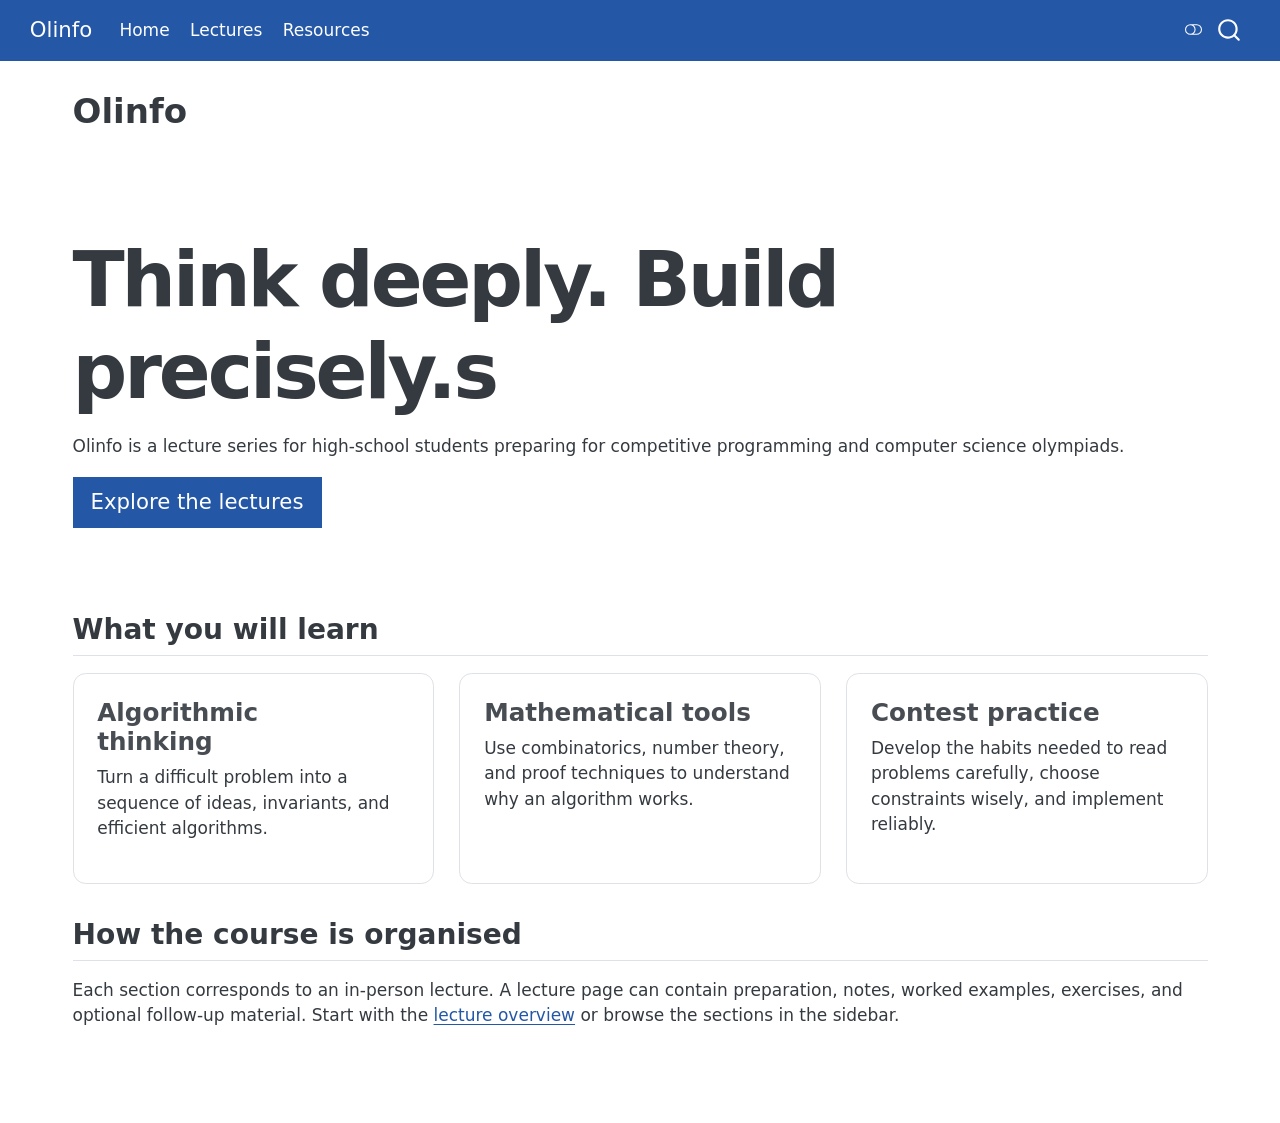
==== index.html @ 52a6443e "Publish website from 469399d259c7e40e9136f8f3489c05aa2de136e3 469399d259c7e40e9136f8f3489c05aa2de136" ====
<!DOCTYPE html>
<html xmlns="http://www.w3.org/1999/xhtml" lang="en" xml:lang="en"><head>

<meta charset="utf-8">
<meta name="generator" content="quarto-1.10.18">

<meta name="viewport" content="width=device-width, initial-scale=1.0, user-scalable=yes">


<title>Olinfo</title>
<style>
/* Default styles provided by pandoc.
** See https://pandoc.org/MANUAL.html#variables-for-html for config info.
*/
span.smallcaps{font-variant: small-caps;}
div.columns{display: flex; gap: 1.5em;}
div.column{flex: auto;}
@media screen {
div.columns{gap: min(4vw, 1.5em);}
div.column{overflow-x: auto;}
}
div.hanging-indent{margin-left: 1.5em; text-indent: -1.5em;}
ul.task-list{list-style: none;}
ul.task-list li input[type="checkbox"] {
  width: 0.8em;
  margin: 0 0.8em 0.2em -1em; /* quarto-specific, see https://github.com/quarto-dev/quarto-cli/issues/4556 */ 
  vertical-align: middle;
}
</style>


<script src="site_libs/quarto-nav/quarto-nav.js"></script>
<script src="site_libs/quarto-nav/headroom.min.js"></script>
<script src="site_libs/clipboard/clipboard.min.js"></script>
<script src="site_libs/quarto-search/autocomplete.umd.js"></script>
<script src="site_libs/quarto-search/fuse.min.js"></script>
<script src="site_libs/quarto-search/quarto-search.js"></script>
<meta name="quarto:offset" content="./">
<script src="site_libs/quarto-html/quarto.js" type="module"></script>
<script src="site_libs/quarto-html/tabsets/tabsets.js" type="module"></script>
<script src="site_libs/quarto-html/popper.min.js"></script>
<script src="site_libs/quarto-html/tippy.umd.min.js"></script>
<script src="site_libs/quarto-html/anchor.min.js"></script>
<link href="site_libs/quarto-html/tippy.css" rel="stylesheet">
<link href="site_libs/quarto-html/quarto-syntax-highlighting-64a204ab8560d761af7679ceaba22944.css" rel="stylesheet" class="quarto-color-scheme" id="quarto-text-highlighting-styles">
<link href="site_libs/quarto-html/quarto-syntax-highlighting-dark-b85bc7c33db8c58e0ec93c3465666fed.css" rel="stylesheet" class="quarto-color-scheme quarto-color-alternate" id="quarto-text-highlighting-styles">
<link href="site_libs/quarto-html/quarto-syntax-highlighting-64a204ab8560d761af7679ceaba22944.css" rel="stylesheet" class="quarto-color-scheme-extra" id="quarto-text-highlighting-styles">
<script src="site_libs/bootstrap/bootstrap.min.js"></script>
<link href="site_libs/bootstrap/bootstrap-icons.css" rel="stylesheet">
<link href="site_libs/bootstrap/bootstrap-de71e81558e40f666603ac4d65ce9ca5.min.css" rel="stylesheet" append-hash="true" class="quarto-color-scheme" id="quarto-bootstrap" data-mode="light">
<link href="site_libs/bootstrap/bootstrap-dark-475bc61d731cbf8c5d90876e7aa11284.min.css" rel="stylesheet" append-hash="true" class="quarto-color-scheme quarto-color-alternate" id="quarto-bootstrap" data-mode="dark">
<link href="site_libs/bootstrap/bootstrap-de71e81558e40f666603ac4d65ce9ca5.min.css" rel="stylesheet" append-hash="true" class="quarto-color-scheme-extra" id="quarto-bootstrap" data-mode="light">
<script id="quarto-search-options" type="application/json">{
  "location": "navbar",
  "copy-button": false,
  "collapse-after": 3,
  "panel-placement": "end",
  "type": "overlay",
  "limit": 50,
  "keyboard-shortcut": [
    "f",
    "/",
    "s"
  ],
  "show-item-context": false,
  "language": {
    "search-no-results-text": "No results",
    "search-matching-documents-text": "matching documents",
    "search-copy-link-title": "Copy link to search",
    "search-hide-matches-text": "Hide additional matches",
    "search-more-match-text": "more match in this document",
    "search-more-matches-text": "more matches in this document",
    "search-clear-button-title": "Clear",
    "search-text-placeholder": "",
    "search-detached-cancel-button-title": "Cancel",
    "search-submit-button-title": "Submit",
    "search-label": "Search"
  }
}</script>
<style>html{ scroll-behavior: smooth; }</style>


</head>

<body class="nav-fixed quarto-light"><script id="quarto-html-before-body" type="application/javascript">
    const toggleBodyColorMode = (bsSheetEl) => {
      const mode = bsSheetEl.getAttribute("data-mode");
      const bodyEl = window.document.querySelector("body");
      if (mode === "dark") {
        bodyEl.classList.add("quarto-dark");
        bodyEl.classList.remove("quarto-light");
      } else {
        bodyEl.classList.add("quarto-light");
        bodyEl.classList.remove("quarto-dark");
      }
    }
    const toggleBodyColorPrimary = () => {
      const bsSheetEl = window.document.querySelector("link#quarto-bootstrap:not([rel=disabled-stylesheet])");
      if (bsSheetEl) {
        toggleBodyColorMode(bsSheetEl);
      }
    }
    const setColorSchemeToggle = (alternate) => {
      const toggles = window.document.querySelectorAll('.quarto-color-scheme-toggle');
      for (let i=0; i < toggles.length; i++) {
        const toggle = toggles[i];
        if (toggle) {
          if (alternate) {
            toggle.classList.add("alternate");
          } else {
            toggle.classList.remove("alternate");
          }
        }
      }
    };
    const toggleColorMode = (alternate) => {
      // Switch the stylesheets
      const primaryStylesheets = window.document.querySelectorAll('link.quarto-color-scheme:not(.quarto-color-alternate)');
      const alternateStylesheets = window.document.querySelectorAll('link.quarto-color-scheme.quarto-color-alternate');
      manageTransitions('#quarto-margin-sidebar .nav-link', false);
      if (alternate) {
        // note: dark is layered on light, we don't disable primary!
        enableStylesheet(alternateStylesheets);
        for (const sheetNode of alternateStylesheets) {
          if (sheetNode.id === "quarto-bootstrap") {
            toggleBodyColorMode(sheetNode);
          }
        }
      } else {
        disableStylesheet(alternateStylesheets);
        enableStylesheet(primaryStylesheets)
        toggleBodyColorPrimary();
      }
      manageTransitions('#quarto-margin-sidebar .nav-link', true);
      // Switch the toggles
      setColorSchemeToggle(alternate)
      // Hack to workaround the fact that safari doesn't
      // properly recolor the scrollbar when toggling (#1455)
      if (navigator.userAgent.indexOf('Safari') > 0 && navigator.userAgent.indexOf('Chrome') == -1) {
        manageTransitions("body", false);
        window.scrollTo(0, 1);
        setTimeout(() => {
          window.scrollTo(0, 0);
          manageTransitions("body", true);
        }, 40);
      }
    }
    const disableStylesheet = (stylesheets) => {
      for (let i=0; i < stylesheets.length; i++) {
        const stylesheet = stylesheets[i];
        stylesheet.rel = 'disabled-stylesheet';
      }
    }
    const enableStylesheet = (stylesheets) => {
      for (let i=0; i < stylesheets.length; i++) {
        const stylesheet = stylesheets[i];
        if(stylesheet.rel !== 'stylesheet') { // for Chrome, which will still FOUC without this check
          stylesheet.rel = 'stylesheet';
        }
      }
    }
    const manageTransitions = (selector, allowTransitions) => {
      const els = window.document.querySelectorAll(selector);
      for (let i=0; i < els.length; i++) {
        const el = els[i];
        if (allowTransitions) {
          el.classList.remove('notransition');
        } else {
          el.classList.add('notransition');
        }
      }
    }
    const isFileUrl = () => {
      return window.location.protocol === 'file:';
    }
    const hasAlternateSentinel = () => {
      let styleSentinel = getColorSchemeSentinel();
      if (styleSentinel !== null) {
        return styleSentinel === "alternate";
      } else {
        return false;
      }
    }
    const setStyleSentinel = (alternate) => {
      const value = alternate ? "alternate" : "default";
      if (!isFileUrl()) {
        window.localStorage.setItem("quarto-color-scheme", value);
      } else {
        localAlternateSentinel = value;
      }
    }
    const getColorSchemeSentinel = () => {
      if (!isFileUrl()) {
        const storageValue = window.localStorage.getItem("quarto-color-scheme");
        return storageValue != null ? storageValue : localAlternateSentinel;
      } else {
        return localAlternateSentinel;
      }
    }
    const toggleGiscusIfUsed = (isAlternate, darkModeDefault) => {
      const baseTheme = document.querySelector('#giscus-base-theme')?.value ?? 'light';
      const alternateTheme = document.querySelector('#giscus-alt-theme')?.value ?? 'dark';
      let newTheme = '';
      if(authorPrefersDark) {
        newTheme = isAlternate ? baseTheme : alternateTheme;
      } else {
        newTheme = isAlternate ? alternateTheme : baseTheme;
      }
      const changeGiscusTheme = () => {
        // From: https://github.com/giscus/giscus/issues/336
        const sendMessage = (message) => {
          const iframe = document.querySelector('iframe.giscus-frame');
          if (!iframe) return;
          iframe.contentWindow.postMessage({ giscus: message }, 'https://giscus.app');
        }
        sendMessage({
          setConfig: {
            theme: newTheme
          }
        });
      }
      const isGiscussLoaded = window.document.querySelector('iframe.giscus-frame') !== null;
      if (isGiscussLoaded) {
        changeGiscusTheme();
      }
    };
    const authorPrefersDark = false;
    const darkModeDefault = authorPrefersDark;
      document.querySelector('link#quarto-text-highlighting-styles.quarto-color-scheme-extra').rel = 'disabled-stylesheet';
      document.querySelector('link#quarto-bootstrap.quarto-color-scheme-extra').rel = 'disabled-stylesheet';
    let localAlternateSentinel = darkModeDefault ? 'alternate' : 'default';
    // Dark / light mode switch
    window.quartoToggleColorScheme = () => {
      // Read the current dark / light value
      let toAlternate = !hasAlternateSentinel();
      toggleColorMode(toAlternate);
      setStyleSentinel(toAlternate);
      toggleGiscusIfUsed(toAlternate, darkModeDefault);
      window.dispatchEvent(new Event('resize'));
    };
    // Switch to dark mode if need be
    if (hasAlternateSentinel()) {
      toggleColorMode(true);
    } else {
      toggleColorMode(false);
    }
  </script>

<div id="quarto-search-results"></div>
  <header id="quarto-header" class="headroom fixed-top">
    <nav class="navbar navbar-expand-lg " data-bs-theme="dark">
      <div class="navbar-container container-fluid">
      <div class="navbar-brand-container mx-auto">
    <a class="navbar-brand" href="./index.html">
    <span class="navbar-title">Olinfo</span>
    </a>
  </div>
            <div id="quarto-search" class="" title="Search"></div>
          <button class="navbar-toggler" type="button" data-bs-toggle="collapse" data-bs-target="#navbarCollapse" aria-controls="navbarCollapse" role="menu" aria-expanded="false" aria-label="Toggle navigation" onclick="if (window.quartoToggleHeadroom) { window.quartoToggleHeadroom(); }">
  <span class="navbar-toggler-icon"></span>
</button>
          <div class="collapse navbar-collapse" id="navbarCollapse">
            <ul class="navbar-nav navbar-nav-scroll me-auto">
  <li class="nav-item">
    <a class="nav-link active" href="./index.html" aria-current="page"> 
<span class="menu-text">Home</span></a>
  </li>  
  <li class="nav-item">
    <a class="nav-link" href="./lectures/index.html"> 
<span class="menu-text">Lectures</span></a>
  </li>  
  <li class="nav-item">
    <a class="nav-link" href="./resources.html"> 
<span class="menu-text">Resources</span></a>
  </li>  
</ul>
          </div> <!-- /navcollapse -->
            <div class="quarto-navbar-tools">
  <a href="" class="quarto-color-scheme-toggle quarto-navigation-tool  px-1" onclick="window.quartoToggleColorScheme(); return false;" title="Toggle dark mode"><i class="bi"></i></a>
</div>
      </div> <!-- /container-fluid -->
    </nav>
</header>
<!-- content -->
<div id="quarto-content" class="quarto-container page-columns page-rows-contents page-layout-full page-navbar">
<!-- sidebar -->
<!-- margin-sidebar -->
    
<!-- main -->
<main class="content column-page" id="quarto-document-content">


<header id="title-block-header" class="quarto-title-block default">
<div class="quarto-title">
<h1 class="title">Olinfo</h1>
</div>



<div class="quarto-title-meta column-page">

    
  
    
  </div>
  


</header>


<section id="think-deeply.-build-precisely.s" class="level1 hero">
<h1>Think deeply. Build precisely.s</h1>
<p>Olinfo is a lecture series for high-school students preparing for competitive programming and computer science olympiads.</p>
<p><a href="./lectures/index.html" class="btn btn-primary btn-lg">Explore the lectures</a></p>
</section>
<section id="what-you-will-learn" class="level2">
<h2 class="anchored" data-anchor-id="what-you-will-learn">What you will learn</h2>
<div class="grid">
<div class="g-col-12 g-col-md-4">
<section id="algorithmic-thinking" class="level3 course-card">
<h3 class="anchored" data-anchor-id="algorithmic-thinking">Algorithmic thinking</h3>
<p>Turn a difficult problem into a sequence of ideas, invariants, and efficient algorithms.</p>
</section>
</div>
<div class="g-col-12 g-col-md-4">
<section id="mathematical-tools" class="level3 course-card">
<h3 class="anchored" data-anchor-id="mathematical-tools">Mathematical tools</h3>
<p>Use combinatorics, number theory, and proof techniques to understand why an algorithm works.</p>
</section>
</div>
<div class="g-col-12 g-col-md-4">
<section id="contest-practice" class="level3 course-card">
<h3 class="anchored" data-anchor-id="contest-practice">Contest practice</h3>
<p>Develop the habits needed to read problems carefully, choose constraints wisely, and implement reliably.</p>
</section>
</div>
</div>
</section>
<section id="how-the-course-is-organised" class="level2">
<h2 class="anchored" data-anchor-id="how-the-course-is-organised">How the course is organised</h2>
<p>Each section corresponds to an in-person lecture. A lecture page can contain preparation, notes, worked examples, exercises, and optional follow-up material. Start with the <a href="./lectures/index.html">lecture overview</a> or browse the sections in the sidebar.</p>


</section>

</main> <!-- /main -->
<script id="quarto-html-after-body" type="application/javascript">
  window.document.addEventListener("DOMContentLoaded", function (event) {
    // Ensure there is a toggle, if there isn't float one in the top right
    if (window.document.querySelector('.quarto-color-scheme-toggle') === null) {
      const a = window.document.createElement('a');
      a.classList.add('top-right');
      a.classList.add('quarto-color-scheme-toggle');
      a.href = "";
      a.onclick = function() { try { window.quartoToggleColorScheme(); } catch {} return false; };
      const i = window.document.createElement("i");
      i.classList.add('bi');
      a.appendChild(i);
      window.document.body.appendChild(a);
    }
    setColorSchemeToggle(hasAlternateSentinel())
    const icon = "";
    const anchorJS = new window.AnchorJS();
    anchorJS.options = {
      placement: 'right',
      icon: icon
    };
    anchorJS.add('.anchored');
    const isCodeAnnotation = (el) => {
      for (const clz of el.classList) {
        if (clz.startsWith('code-annotation-')) {                     
          return true;
        }
      }
      return false;
    }
    const onCopySuccess = function(e) {
      // button target
      const button = e.trigger;
      // don't keep focus
      button.blur();
      // flash "checked"
      button.classList.add('code-copy-button-checked');
      var currentTitle = button.getAttribute("title");
      button.setAttribute("title", "Copied!");
      let tooltip;
      if (window.bootstrap) {
        button.setAttribute("data-bs-toggle", "tooltip");
        button.setAttribute("data-bs-placement", "left");
        button.setAttribute("data-bs-title", "Copied!");
        tooltip = new bootstrap.Tooltip(button, 
          { trigger: "manual", 
            customClass: "code-copy-button-tooltip",
            offset: [0, -8]});
        tooltip.show();    
      }
      setTimeout(function() {
        if (tooltip) {
          tooltip.hide();
          button.removeAttribute("data-bs-title");
          button.removeAttribute("data-bs-toggle");
          button.removeAttribute("data-bs-placement");
        }
        button.setAttribute("title", currentTitle);
        button.classList.remove('code-copy-button-checked');
      }, 1000);
      // clear code selection
      e.clearSelection();
    }
    const getTextToCopy = function(trigger) {
      const outerScaffold = trigger.parentElement.cloneNode(true);
      const codeEl = outerScaffold.querySelector('code');
      for (const childEl of codeEl.children) {
        if (isCodeAnnotation(childEl)) {
          childEl.remove();
        }
      }
      return codeEl.innerText;
    }
    const clipboard = new window.ClipboardJS('.code-copy-button:not([data-in-quarto-modal])', {
      text: getTextToCopy
    });
    clipboard.on('success', onCopySuccess);
    if (window.document.getElementById('quarto-embedded-source-code-modal')) {
      const clipboardModal = new window.ClipboardJS('.code-copy-button[data-in-quarto-modal]', {
        text: getTextToCopy,
        container: window.document.getElementById('quarto-embedded-source-code-modal')
      });
      clipboardModal.on('success', onCopySuccess);
    }
      var localhostRegex = new RegExp(/^(?:http|https):\/\/localhost\:?[0-9]*\//);
      var mailtoRegex = new RegExp(/^mailto:/);
        var filterRegex = new RegExp('/' + window.location.host + '/');
      var isInternal = (href) => {
          return filterRegex.test(href) || localhostRegex.test(href) || mailtoRegex.test(href);
      }
      // Inspect non-navigation links and adorn them if external
     var links = window.document.querySelectorAll('a[href]:not(.nav-link):not(.navbar-brand):not(.toc-action):not(.sidebar-link):not(.sidebar-item-toggle):not(.pagination-link):not(.no-external):not([aria-hidden]):not(.dropdown-item):not(.quarto-navigation-tool):not(.about-link)');
      for (var i=0; i<links.length; i++) {
        const link = links[i];
        if (!isInternal(link.href)) {
          // undo the damage that might have been done by quarto-nav.js in the case of
          // links that we want to consider external
          if (link.dataset.originalHref !== undefined) {
            link.href = link.dataset.originalHref;
          }
            // target, if specified
            link.setAttribute("target", "_blank");
            if (link.getAttribute("rel") === null) {
              link.setAttribute("rel", "noopener");
            }
        }
      }
    function tippyHover(el, contentFn, onTriggerFn, onUntriggerFn) {
      const config = {
        allowHTML: true,
        maxWidth: 500,
        delay: 100,
        arrow: false,
        appendTo: function(el) {
            return el.parentElement;
        },
        interactive: true,
        interactiveBorder: 10,
        theme: 'quarto',
        placement: 'bottom-start',
      };
      if (contentFn) {
        config.content = contentFn;
      }
      if (onTriggerFn) {
        config.onTrigger = onTriggerFn;
      }
      if (onUntriggerFn) {
        config.onUntrigger = onUntriggerFn;
      }
      window.tippy(el, config); 
    }
    const noterefs = window.document.querySelectorAll('a[role="doc-noteref"]');
    for (var i=0; i<noterefs.length; i++) {
      const ref = noterefs[i];
      tippyHover(ref, function() {
        // use id or data attribute instead here
        let href = ref.getAttribute('data-footnote-href') || ref.getAttribute('href');
        try { href = new URL(href).hash; } catch {}
        const id = href.replace(/^#\/?/, "");
        const note = window.document.getElementById(id);
        if (note) {
          return note.innerHTML;
        } else {
          return "";
        }
      });
    }
    const xrefs = window.document.querySelectorAll('a.quarto-xref');
    const processXRef = (id, note) => {
      // Strip column container classes
      const stripColumnClz = (el) => {
        el.classList.remove("page-full", "page-columns");
        if (el.children) {
          for (const child of el.children) {
            stripColumnClz(child);
          }
        }
      }
      stripColumnClz(note)
      if (id === null || id.startsWith('sec-')) {
        // Special case sections, only their first couple elements
        const container = document.createElement("div");
        if (note.children && note.children.length > 2) {
          container.appendChild(note.children[0].cloneNode(true));
          for (let i = 1; i < note.children.length; i++) {
            const child = note.children[i];
            if (child.tagName === "P" && child.innerText === "") {
              continue;
            } else {
              container.appendChild(child.cloneNode(true));
              break;
            }
          }
          if (window.Quarto?.typesetMath) {
            window.Quarto.typesetMath(container);
          }
          return container.innerHTML
        } else {
          if (window.Quarto?.typesetMath) {
            window.Quarto.typesetMath(note);
          }
          return note.innerHTML;
        }
      } else {
        // Remove any anchor links if they are present
        const anchorLink = note.querySelector('a.anchorjs-link');
        if (anchorLink) {
          anchorLink.remove();
        }
        if (window.Quarto?.typesetMath) {
          window.Quarto.typesetMath(note);
        }
        if (note.classList.contains("callout")) {
          return note.outerHTML;
        } else {
          return note.innerHTML;
        }
      }
    }
    for (var i=0; i<xrefs.length; i++) {
      const xref = xrefs[i];
      tippyHover(xref, undefined, function(instance) {
        instance.disable();
        let url = xref.getAttribute('href');
        let hash = undefined; 
        if (url.startsWith('#')) {
          hash = url;
        } else {
          try { hash = new URL(url).hash; } catch {}
        }
        if (hash) {
          const id = hash.replace(/^#\/?/, "");
          const note = window.document.getElementById(id);
          if (note !== null) {
            try {
              const html = processXRef(id, note.cloneNode(true));
              instance.setContent(html);
            } finally {
              instance.enable();
              instance.show();
            }
          } else {
            // See if we can fetch this
            fetch(url.split('#')[0])
            .then(res => res.text())
            .then(html => {
              const parser = new DOMParser();
              const htmlDoc = parser.parseFromString(html, "text/html");
              const note = htmlDoc.getElementById(id);
              if (note !== null) {
                const html = processXRef(id, note);
                instance.setContent(html);
              } 
            }).finally(() => {
              instance.enable();
              instance.show();
            });
          }
        } else {
          // See if we can fetch a full url (with no hash to target)
          // This is a special case and we should probably do some content thinning / targeting
          fetch(url)
          .then(res => res.text())
          .then(html => {
            const parser = new DOMParser();
            const htmlDoc = parser.parseFromString(html, "text/html");
            const note = htmlDoc.querySelector('main.content');
            if (note !== null) {
              // This should only happen for chapter cross references
              // (since there is no id in the URL)
              // remove the first header
              if (note.children.length > 0 && note.children[0].tagName === "HEADER") {
                note.children[0].remove();
              }
              const html = processXRef(null, note);
              instance.setContent(html);
            } 
          }).finally(() => {
            instance.enable();
            instance.show();
          });
        }
      }, function(instance) {
      });
    }
        let selectedAnnoteEl;
        const selectorForAnnotation = ( cell, annotation) => {
          let cellAttr = 'data-code-cell="' + cell + '"';
          let lineAttr = 'data-code-annotation="' +  annotation + '"';
          const selector = 'span[' + cellAttr + '][' + lineAttr + ']';
          return selector;
        }
        const selectCodeLines = (annoteEl) => {
          const doc = window.document;
          const targetCell = annoteEl.getAttribute("data-target-cell");
          const targetAnnotation = annoteEl.getAttribute("data-target-annotation");
          const annoteSpan = window.document.querySelector(selectorForAnnotation(targetCell, targetAnnotation));
          const lines = annoteSpan.getAttribute("data-code-lines").split(",");
          const lineIds = lines.map((line) => {
            return targetCell + "-" + line;
          })
          let top = null;
          let height = null;
          let parent = null;
          if (lineIds.length > 0) {
              //compute the position of the single el (top and bottom and make a div)
              const el = window.document.getElementById(lineIds[0]);
              top = el.offsetTop;
              height = el.offsetHeight;
              parent = el.parentElement.parentElement;
            if (lineIds.length > 1) {
              const lastEl = window.document.getElementById(lineIds[lineIds.length - 1]);
              const bottom = lastEl.offsetTop + lastEl.offsetHeight;
              height = bottom - top;
            }
            if (top !== null && height !== null && parent !== null) {
              // cook up a div (if necessary) and position it 
              let div = window.document.getElementById("code-annotation-line-highlight");
              if (div === null) {
                div = window.document.createElement("div");
                div.setAttribute("id", "code-annotation-line-highlight");
                div.style.position = 'absolute';
                parent.appendChild(div);
              }
              div.style.top = top - 2 + "px";
              div.style.height = height + 4 + "px";
              div.style.left = 0;
              let gutterDiv = window.document.getElementById("code-annotation-line-highlight-gutter");
              if (gutterDiv === null) {
                gutterDiv = window.document.createElement("div");
                gutterDiv.setAttribute("id", "code-annotation-line-highlight-gutter");
                gutterDiv.style.position = 'absolute';
                const codeCell = window.document.getElementById(targetCell);
                const gutter = codeCell.querySelector('.code-annotation-gutter');
                gutter.appendChild(gutterDiv);
              }
              gutterDiv.style.top = top - 2 + "px";
              gutterDiv.style.height = height + 4 + "px";
            }
            selectedAnnoteEl = annoteEl;
          }
        };
        const unselectCodeLines = () => {
          const elementsIds = ["code-annotation-line-highlight", "code-annotation-line-highlight-gutter"];
          elementsIds.forEach((elId) => {
            const div = window.document.getElementById(elId);
            if (div) {
              div.remove();
            }
          });
          selectedAnnoteEl = undefined;
        };
          // Handle positioning of the toggle
      window.addEventListener(
        "resize",
        throttle(() => {
          elRect = undefined;
          if (selectedAnnoteEl) {
            selectCodeLines(selectedAnnoteEl);
          }
        }, 10)
      );
      function throttle(fn, ms) {
      let throttle = false;
      let timer;
        return (...args) => {
          if(!throttle) { // first call gets through
              fn.apply(this, args);
              throttle = true;
          } else { // all the others get throttled
              if(timer) clearTimeout(timer); // cancel #2
              timer = setTimeout(() => {
                fn.apply(this, args);
                timer = throttle = false;
              }, ms);
          }
        };
      }
        // Attach click handler to the DT
        const annoteDls = window.document.querySelectorAll('dt[data-target-cell]');
        for (const annoteDlNode of annoteDls) {
          annoteDlNode.addEventListener('click', (event) => {
            const clickedEl = event.target;
            if (clickedEl !== selectedAnnoteEl) {
              unselectCodeLines();
              const activeEl = window.document.querySelector('dt[data-target-cell].code-annotation-active');
              if (activeEl) {
                activeEl.classList.remove('code-annotation-active');
              }
              selectCodeLines(clickedEl);
              clickedEl.classList.add('code-annotation-active');
            } else {
              // Unselect the line
              unselectCodeLines();
              clickedEl.classList.remove('code-annotation-active');
            }
          });
        }
    const findCites = (el) => {
      const parentEl = el.parentElement;
      if (parentEl) {
        const cites = parentEl.dataset.cites;
        if (cites) {
          return {
            el,
            cites: cites.split(' ')
          };
        } else {
          return findCites(el.parentElement)
        }
      } else {
        return undefined;
      }
    };
    var bibliorefs = window.document.querySelectorAll('a[role="doc-biblioref"]');
    for (var i=0; i<bibliorefs.length; i++) {
      const ref = bibliorefs[i];
      const citeInfo = findCites(ref);
      if (citeInfo) {
        tippyHover(citeInfo.el, function() {
          var popup = window.document.createElement('div');
          citeInfo.cites.forEach(function(cite) {
            var citeDiv = window.document.createElement('div');
            citeDiv.classList.add('hanging-indent');
            citeDiv.classList.add('csl-entry');
            var biblioDiv = window.document.getElementById('ref-' + cite);
            if (biblioDiv) {
              citeDiv.innerHTML = biblioDiv.innerHTML;
            }
            popup.appendChild(citeDiv);
          });
          return popup.innerHTML;
        });
      }
    }
  });
  </script>
</div> <!-- /content -->




<script src="site_libs/quarto-html/zenscroll-min.js"></script>
</body></html>
---- site_libs/quarto-html/tippy.css ----
.tippy-box[data-animation=fade][data-state=hidden]{opacity:0}[data-tippy-root]{max-width:calc(100vw - 10px)}.tippy-box{position:relative;background-color:#333;color:#fff;border-radius:4px;font-size:14px;line-height:1.4;white-space:normal;outline:0;transition-property:transform,visibility,opacity}.tippy-box[data-placement^=top]>.tippy-arrow{bottom:0}.tippy-box[data-placement^=top]>.tippy-arrow:before{bottom:-7px;left:0;border-width:8px 8px 0;border-top-color:initial;transform-origin:center top}.tippy-box[data-placement^=bottom]>.tippy-arrow{top:0}.tippy-box[data-placement^=bottom]>.tippy-arrow:before{top:-7px;left:0;border-width:0 8px 8px;border-bottom-color:initial;transform-origin:center bottom}.tippy-box[data-placement^=left]>.tippy-arrow{right:0}.tippy-box[data-placement^=left]>.tippy-arrow:before{border-width:8px 0 8px 8px;border-left-color:initial;right:-7px;transform-origin:center left}.tippy-box[data-placement^=right]>.tippy-arrow{left:0}.tippy-box[data-placement^=right]>.tippy-arrow:before{left:-7px;border-width:8px 8px 8px 0;border-right-color:initial;transform-origin:center right}.tippy-box[data-inertia][data-state=visible]{transition-timing-function:cubic-bezier(.54,1.5,.38,1.11)}.tippy-arrow{width:16px;height:16px;color:#333}.tippy-arrow:before{content:"";position:absolute;border-color:transparent;border-style:solid}.tippy-content{position:relative;padding:5px 9px;z-index:1}
---- site_libs/quarto-html/quarto-syntax-highlighting-64a204ab8560d761af7679ceaba22944.css ----
/* quarto syntax highlight colors */
:root {
  --quarto-hl-ot-color: #003B4F;
  --quarto-hl-at-color: #657422;
  --quarto-hl-ss-color: #20794D;
  --quarto-hl-an-color: #5E5E5E;
  --quarto-hl-fu-color: #4758AB;
  --quarto-hl-st-color: #20794D;
  --quarto-hl-cf-color: #003B4F;
  --quarto-hl-op-color: #5E5E5E;
  --quarto-hl-er-color: #AD0000;
  --quarto-hl-bn-color: #AD0000;
  --quarto-hl-al-color: #AD0000;
  --quarto-hl-va-color: #111111;
  --quarto-hl-bu-color: inherit;
  --quarto-hl-ex-color: inherit;
  --quarto-hl-pp-color: #AD0000;
  --quarto-hl-in-color: #5E5E5E;
  --quarto-hl-vs-color: #20794D;
  --quarto-hl-wa-color: #5E5E5E;
  --quarto-hl-do-color: #5E5E5E;
  --quarto-hl-im-color: #00769E;
  --quarto-hl-ch-color: #20794D;
  --quarto-hl-dt-color: #AD0000;
  --quarto-hl-fl-color: #AD0000;
  --quarto-hl-co-color: #5E5E5E;
  --quarto-hl-cv-color: #5E5E5E;
  --quarto-hl-cn-color: #8f5902;
  --quarto-hl-sc-color: #5E5E5E;
  --quarto-hl-dv-color: #AD0000;
  --quarto-hl-kw-color: #003B4F;
}

/* other quarto variables */
:root {
  --quarto-font-monospace: SFMono-Regular, Menlo, Monaco, Consolas, "Liberation Mono", "Courier New", monospace;
}

/* syntax highlight based on Pandoc's rules */
pre > code.sourceCode > span {
  color: #003B4F;
}

code.sourceCode > span {
  color: #003B4F;
}

div.sourceCode,
div.sourceCode pre.sourceCode {
  color: #003B4F;
}

/* Normal */
code span {
  color: #003B4F;
}

/* Alert */
code span.al {
  color: #AD0000;
  font-style: inherit;
}

/* Annotation */
code span.an {
  color: #5E5E5E;
  font-style: inherit;
}

/* Attribute */
code span.at {
  color: #657422;
  font-style: inherit;
}

/* BaseN */
code span.bn {
  color: #AD0000;
  font-style: inherit;
}

/* BuiltIn */
code span.bu {
  font-style: inherit;
}

/* ControlFlow */
code span.cf {
  color: #003B4F;
  font-weight: bold;
  font-style: inherit;
}

/* Char */
code span.ch {
  color: #20794D;
  font-style: inherit;
}

/* Constant */
code span.cn {
  color: #8f5902;
  font-style: inherit;
}

/* Comment */
code span.co {
  color: #5E5E5E;
  font-style: inherit;
}

/* CommentVar */
code span.cv {
  color: #5E5E5E;
  font-style: italic;
}

/* Documentation */
code span.do {
  color: #5E5E5E;
  font-style: italic;
}

/* DataType */
code span.dt {
  color: #AD0000;
  font-style: inherit;
}

/* DecVal */
code span.dv {
  color: #AD0000;
  font-style: inherit;
}

/* Error */
code span.er {
  color: #AD0000;
  font-style: inherit;
}

/* Extension */
code span.ex {
  font-style: inherit;
}

/* Float */
code span.fl {
  color: #AD0000;
  font-style: inherit;
}

/* Function */
code span.fu {
  color: #4758AB;
  font-style: inherit;
}

/* Import */
code span.im {
  color: #00769E;
  font-style: inherit;
}

/* Information */
code span.in {
  color: #5E5E5E;
  font-style: inherit;
}

/* Keyword */
code span.kw {
  color: #003B4F;
  font-weight: bold;
  font-style: inherit;
}

/* Operator */
code span.op {
  color: #5E5E5E;
  font-style: inherit;
}

/* Other */
code span.ot {
  color: #003B4F;
  font-style: inherit;
}

/* Preprocessor */
code span.pp {
  color: #AD0000;
  font-style: inherit;
}

/* SpecialChar */
code span.sc {
  color: #5E5E5E;
  font-style: inherit;
}

/* SpecialString */
code span.ss {
  color: #20794D;
  font-style: inherit;
}

/* String */
code span.st {
  color: #20794D;
  font-style: inherit;
}

/* Variable */
code span.va {
  color: #111111;
  font-style: inherit;
}

/* VerbatimString */
code span.vs {
  color: #20794D;
  font-style: inherit;
}

/* Warning */
code span.wa {
  color: #5E5E5E;
  font-style: italic;
}

.prevent-inlining {
  content: "</";
}

/*# sourceMappingURL=9d8d5bb603a83b8298b89080a598c93b.css.map */
---- site_libs/quarto-html/quarto-syntax-highlighting-dark-b85bc7c33db8c58e0ec93c3465666fed.css ----
/* quarto syntax highlight colors */
:root {
  --quarto-hl-al-color: #f07178;
  --quarto-hl-an-color: #d4d0ab;
  --quarto-hl-at-color: #00e0e0;
  --quarto-hl-bn-color: #d4d0ab;
  --quarto-hl-bu-color: #abe338;
  --quarto-hl-ch-color: #abe338;
  --quarto-hl-co-color: #f8f8f2;
  --quarto-hl-cv-color: #ffd700;
  --quarto-hl-cn-color: #ffd700;
  --quarto-hl-cf-color: #ffa07a;
  --quarto-hl-dt-color: #ffa07a;
  --quarto-hl-dv-color: #d4d0ab;
  --quarto-hl-do-color: #f8f8f2;
  --quarto-hl-er-color: #f07178;
  --quarto-hl-ex-color: #00e0e0;
  --quarto-hl-fl-color: #d4d0ab;
  --quarto-hl-fu-color: #ffa07a;
  --quarto-hl-im-color: #abe338;
  --quarto-hl-in-color: #d4d0ab;
  --quarto-hl-kw-color: #ffa07a;
  --quarto-hl-op-color: #ffa07a;
  --quarto-hl-ot-color: #00e0e0;
  --quarto-hl-pp-color: #dcc6e0;
  --quarto-hl-re-color: #00e0e0;
  --quarto-hl-sc-color: #abe338;
  --quarto-hl-ss-color: #abe338;
  --quarto-hl-st-color: #abe338;
  --quarto-hl-va-color: #00e0e0;
  --quarto-hl-vs-color: #abe338;
  --quarto-hl-wa-color: #dcc6e0;
}

/* other quarto variables */
:root {
  --quarto-font-monospace: SFMono-Regular, Menlo, Monaco, Consolas, "Liberation Mono", "Courier New", monospace;
}

/* syntax highlight based on Pandoc's rules */
pre > code.sourceCode > span {
  color: #f8f8f2;
}

code.sourceCode > span {
  color: #f8f8f2;
}

div.sourceCode,
div.sourceCode pre.sourceCode {
  color: #f8f8f2;
}

/* Normal */
code span {
  color: #f8f8f2;
}

/* Alert */
code span.al {
  color: #f07178;
}

/* Annotation */
code span.an {
  color: #d4d0ab;
}

/* Attribute */
code span.at {
  color: #00e0e0;
}

/* BaseN */
code span.bn {
  color: #d4d0ab;
}

/* BuiltIn */
code span.bu {
  color: #abe338;
}

/* ControlFlow */
code span.cf {
  font-weight: bold;
  color: #ffa07a;
}

/* Char */
code span.ch {
  color: #abe338;
}

/* Constant */
code span.cn {
  color: #ffd700;
}

/* Comment */
code span.co {
  font-style: italic;
  color: #f8f8f2;
}

/* CommentVar */
code span.cv {
  color: #ffd700;
}

/* Documentation */
code span.do {
  color: #f8f8f2;
}

/* DataType */
code span.dt {
  color: #ffa07a;
}

/* DecVal */
code span.dv {
  color: #d4d0ab;
}

/* Error */
code span.er {
  color: #f07178;
  text-decoration: underline;
}

/* Extension */
code span.ex {
  font-weight: bold;
  color: #00e0e0;
}

/* Float */
code span.fl {
  color: #d4d0ab;
}

/* Function */
code span.fu {
  color: #ffa07a;
}

/* Import */
code span.im {
  color: #abe338;
}

/* Information */
code span.in {
  color: #d4d0ab;
}

/* Keyword */
code span.kw {
  font-weight: bold;
  color: #ffa07a;
}

/* Operator */
code span.op {
  color: #ffa07a;
}

/* Other */
code span.ot {
  color: #00e0e0;
}

/* Preprocessor */
code span.pp {
  color: #dcc6e0;
}

/* RegionMarker */
code span.re {
  background-color: #f8f8f2;
  color: #00e0e0;
}

/* SpecialChar */
code span.sc {
  color: #abe338;
}

/* SpecialString */
code span.ss {
  color: #abe338;
}

/* String */
code span.st {
  color: #abe338;
}

/* Variable */
code span.va {
  color: #00e0e0;
}

/* VerbatimString */
code span.vs {
  color: #abe338;
}

/* Warning */
code span.wa {
  color: #dcc6e0;
}

.prevent-inlining {
  content: "</";
}

/*# sourceMappingURL=4ed8f1090dec6531da29ab00902aa718.css.map */
---- site_libs/quarto-html/quarto-syntax-highlighting-64a204ab8560d761af7679ceaba22944.css ----
/* quarto syntax highlight colors */
:root {
  --quarto-hl-ot-color: #003B4F;
  --quarto-hl-at-color: #657422;
  --quarto-hl-ss-color: #20794D;
  --quarto-hl-an-color: #5E5E5E;
  --quarto-hl-fu-color: #4758AB;
  --quarto-hl-st-color: #20794D;
  --quarto-hl-cf-color: #003B4F;
  --quarto-hl-op-color: #5E5E5E;
  --quarto-hl-er-color: #AD0000;
  --quarto-hl-bn-color: #AD0000;
  --quarto-hl-al-color: #AD0000;
  --quarto-hl-va-color: #111111;
  --quarto-hl-bu-color: inherit;
  --quarto-hl-ex-color: inherit;
  --quarto-hl-pp-color: #AD0000;
  --quarto-hl-in-color: #5E5E5E;
  --quarto-hl-vs-color: #20794D;
  --quarto-hl-wa-color: #5E5E5E;
  --quarto-hl-do-color: #5E5E5E;
  --quarto-hl-im-color: #00769E;
  --quarto-hl-ch-color: #20794D;
  --quarto-hl-dt-color: #AD0000;
  --quarto-hl-fl-color: #AD0000;
  --quarto-hl-co-color: #5E5E5E;
  --quarto-hl-cv-color: #5E5E5E;
  --quarto-hl-cn-color: #8f5902;
  --quarto-hl-sc-color: #5E5E5E;
  --quarto-hl-dv-color: #AD0000;
  --quarto-hl-kw-color: #003B4F;
}

/* other quarto variables */
:root {
  --quarto-font-monospace: SFMono-Regular, Menlo, Monaco, Consolas, "Liberation Mono", "Courier New", monospace;
}

/* syntax highlight based on Pandoc's rules */
pre > code.sourceCode > span {
  color: #003B4F;
}

code.sourceCode > span {
  color: #003B4F;
}

div.sourceCode,
div.sourceCode pre.sourceCode {
  color: #003B4F;
}

/* Normal */
code span {
  color: #003B4F;
}

/* Alert */
code span.al {
  color: #AD0000;
  font-style: inherit;
}

/* Annotation */
code span.an {
  color: #5E5E5E;
  font-style: inherit;
}

/* Attribute */
code span.at {
  color: #657422;
  font-style: inherit;
}

/* BaseN */
code span.bn {
  color: #AD0000;
  font-style: inherit;
}

/* BuiltIn */
code span.bu {
  font-style: inherit;
}

/* ControlFlow */
code span.cf {
  color: #003B4F;
  font-weight: bold;
  font-style: inherit;
}

/* Char */
code span.ch {
  color: #20794D;
  font-style: inherit;
}

/* Constant */
code span.cn {
  color: #8f5902;
  font-style: inherit;
}

/* Comment */
code span.co {
  color: #5E5E5E;
  font-style: inherit;
}

/* CommentVar */
code span.cv {
  color: #5E5E5E;
  font-style: italic;
}

/* Documentation */
code span.do {
  color: #5E5E5E;
  font-style: italic;
}

/* DataType */
code span.dt {
  color: #AD0000;
  font-style: inherit;
}

/* DecVal */
code span.dv {
  color: #AD0000;
  font-style: inherit;
}

/* Error */
code span.er {
  color: #AD0000;
  font-style: inherit;
}

/* Extension */
code span.ex {
  font-style: inherit;
}

/* Float */
code span.fl {
  color: #AD0000;
  font-style: inherit;
}

/* Function */
code span.fu {
  color: #4758AB;
  font-style: inherit;
}

/* Import */
code span.im {
  color: #00769E;
  font-style: inherit;
}

/* Information */
code span.in {
  color: #5E5E5E;
  font-style: inherit;
}

/* Keyword */
code span.kw {
  color: #003B4F;
  font-weight: bold;
  font-style: inherit;
}

/* Operator */
code span.op {
  color: #5E5E5E;
  font-style: inherit;
}

/* Other */
code span.ot {
  color: #003B4F;
  font-style: inherit;
}

/* Preprocessor */
code span.pp {
  color: #AD0000;
  font-style: inherit;
}

/* SpecialChar */
code span.sc {
  color: #5E5E5E;
  font-style: inherit;
}

/* SpecialString */
code span.ss {
  color: #20794D;
  font-style: inherit;
}

/* String */
code span.st {
  color: #20794D;
  font-style: inherit;
}

/* Variable */
code span.va {
  color: #111111;
  font-style: inherit;
}

/* VerbatimString */
code span.vs {
  color: #20794D;
  font-style: inherit;
}

/* Warning */
code span.wa {
  color: #5E5E5E;
  font-style: italic;
}

.prevent-inlining {
  content: "</";
}

/*# sourceMappingURL=9d8d5bb603a83b8298b89080a598c93b.css.map */
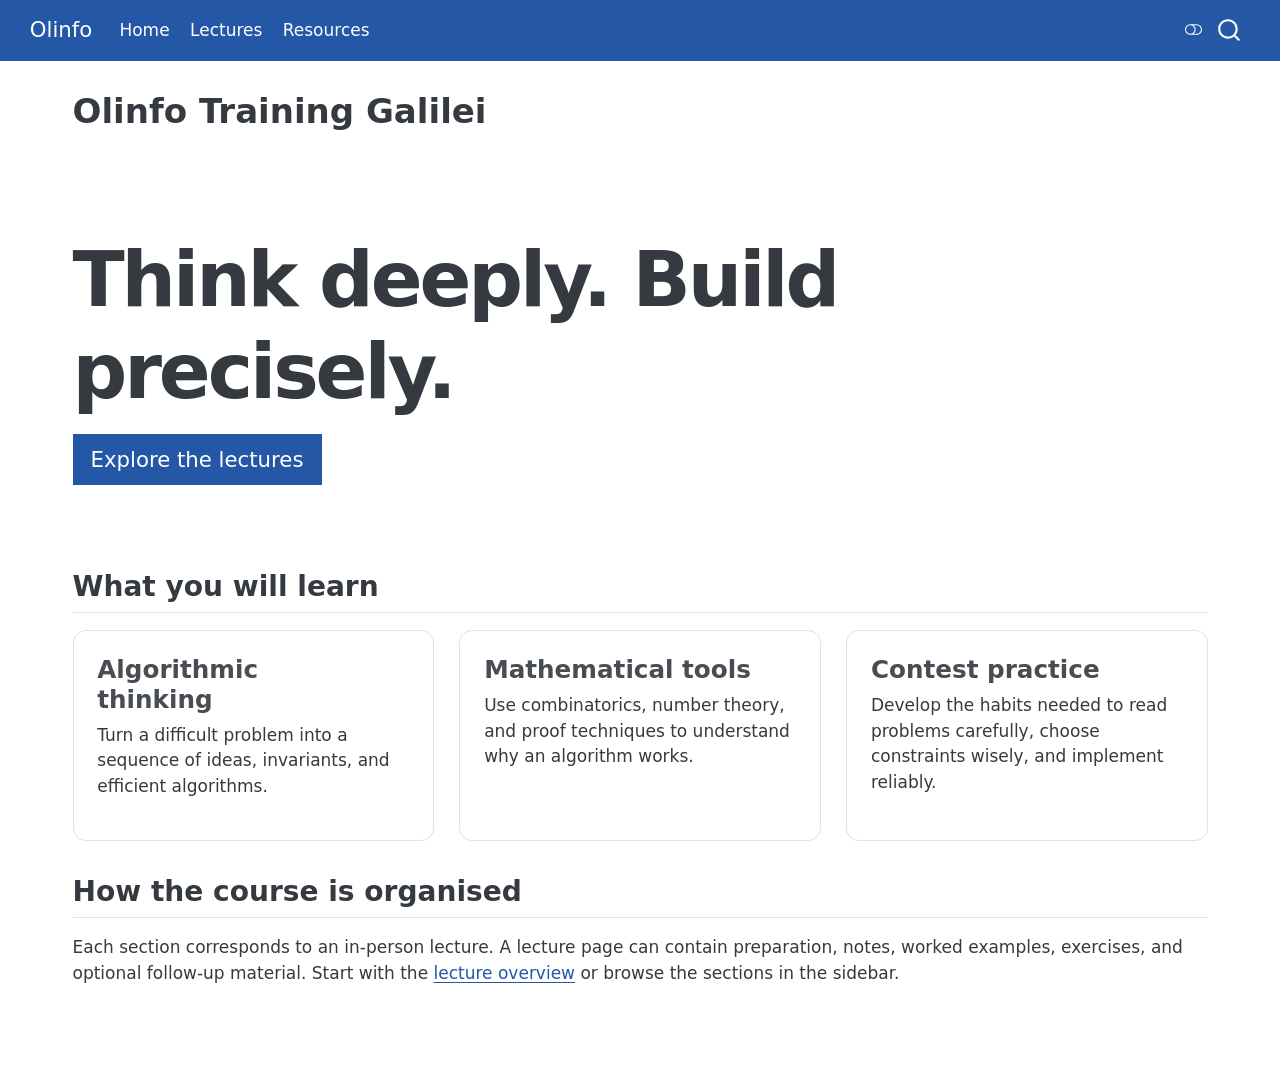
==== commit f520a788: "Publish website from c4822f13c45c8c9c8d19273a0bd7bcfe311f8157 c4822f13c45c8c9c8d19273a0bd7bcfe311f81" ====
--- a/index.html
+++ b/index.html
@@ -7,7 +7,7 @@
 <meta name="viewport" content="width=device-width, initial-scale=1.0, user-scalable=yes">
 
 
-<title>Olinfo</title>
+<title>Olinfo Training Galilei – Olinfo</title>
 <style>
 /* Default styles provided by pandoc.
 ** See https://pandoc.org/MANUAL.html#variables-for-html for config info.
@@ -292,7 +292,7 @@
 
 <header id="title-block-header" class="quarto-title-block default">
 <div class="quarto-title">
-<h1 class="title">Olinfo</h1>
+<h1 class="title">Olinfo Training Galilei</h1>
 </div>
 
 
@@ -309,9 +309,8 @@
 </header>
 
 
-<section id="think-deeply.-build-precisely.s" class="level1 hero">
-<h1>Think deeply. Build precisely.s</h1>
-<p>Olinfo is a lecture series for high-school students preparing for competitive programming and computer science olympiads.</p>
+<section id="think-deeply.-build-precisely." class="level1 hero">
+<h1>Think deeply. Build precisely.</h1>
 <p><a href="./lectures/index.html" class="btn btn-primary btn-lg">Explore the lectures</a></p>
 </section>
 <section id="what-you-will-learn" class="level2">
